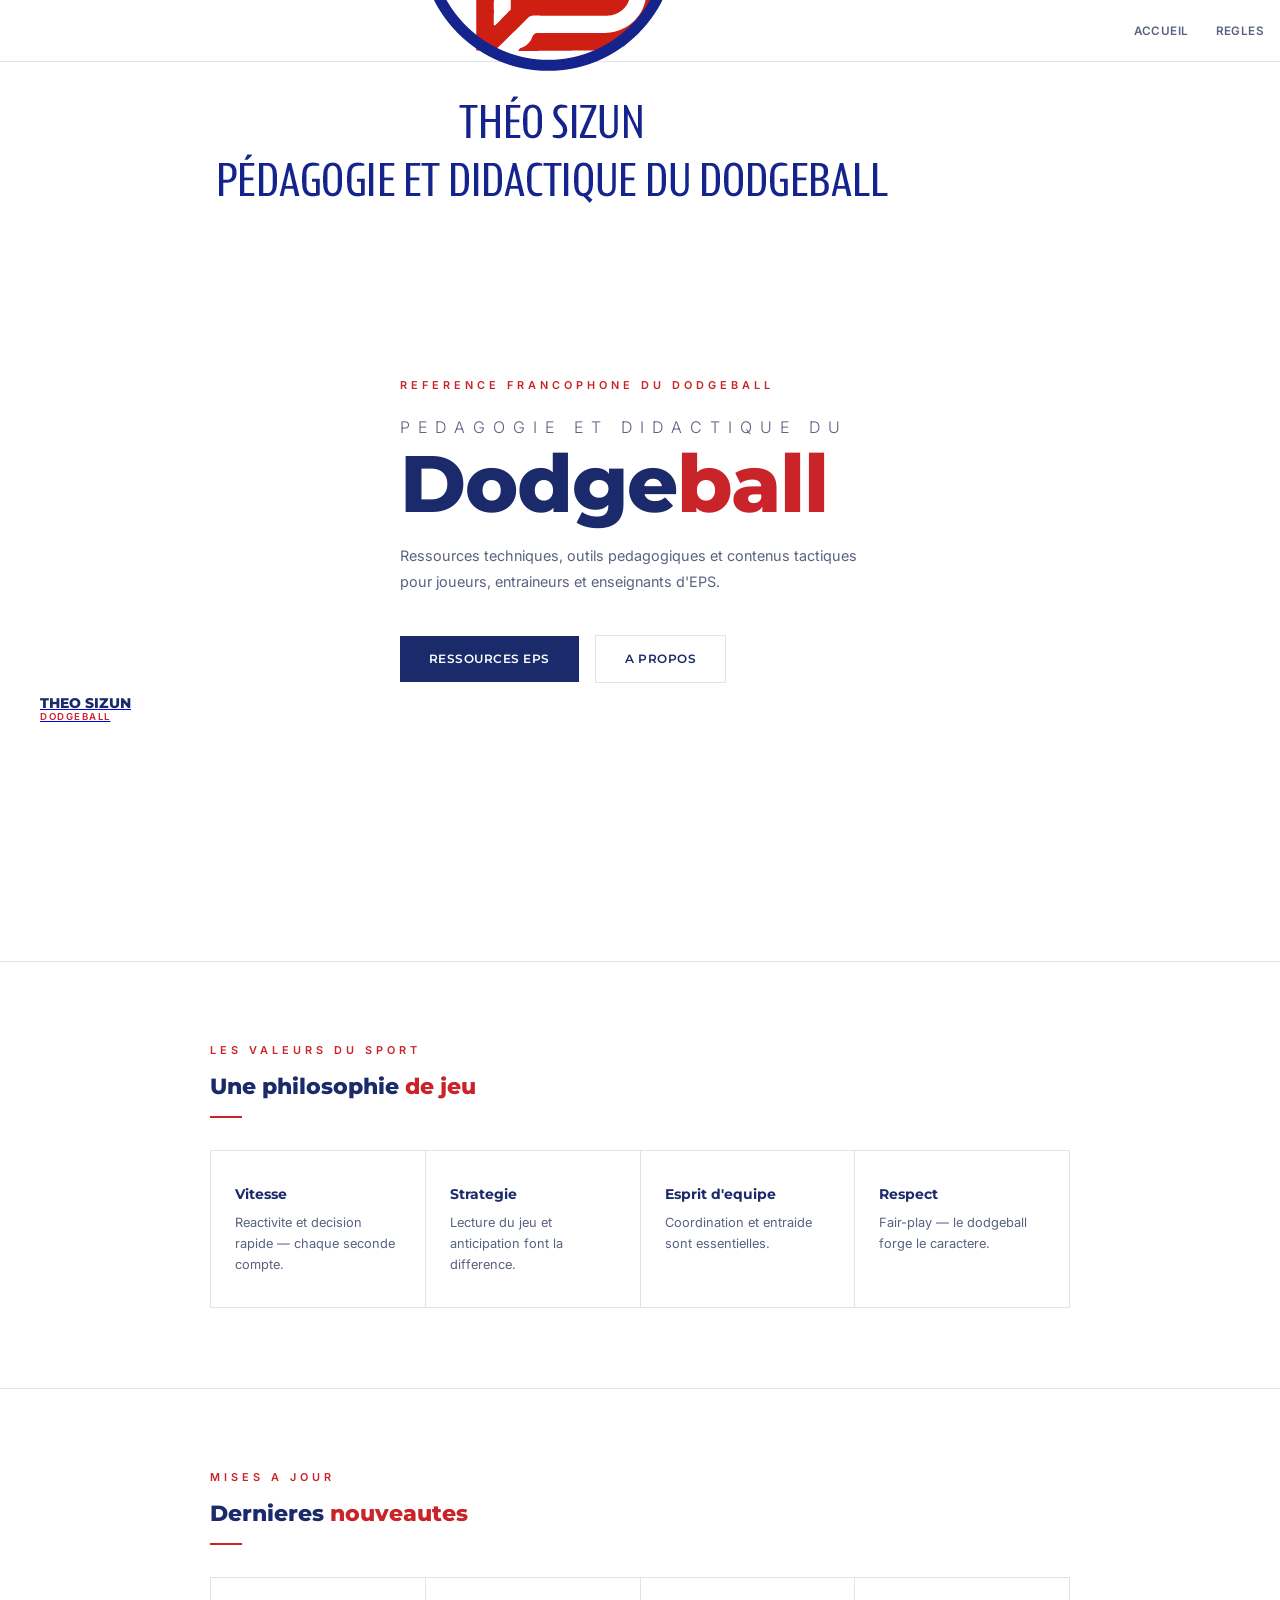
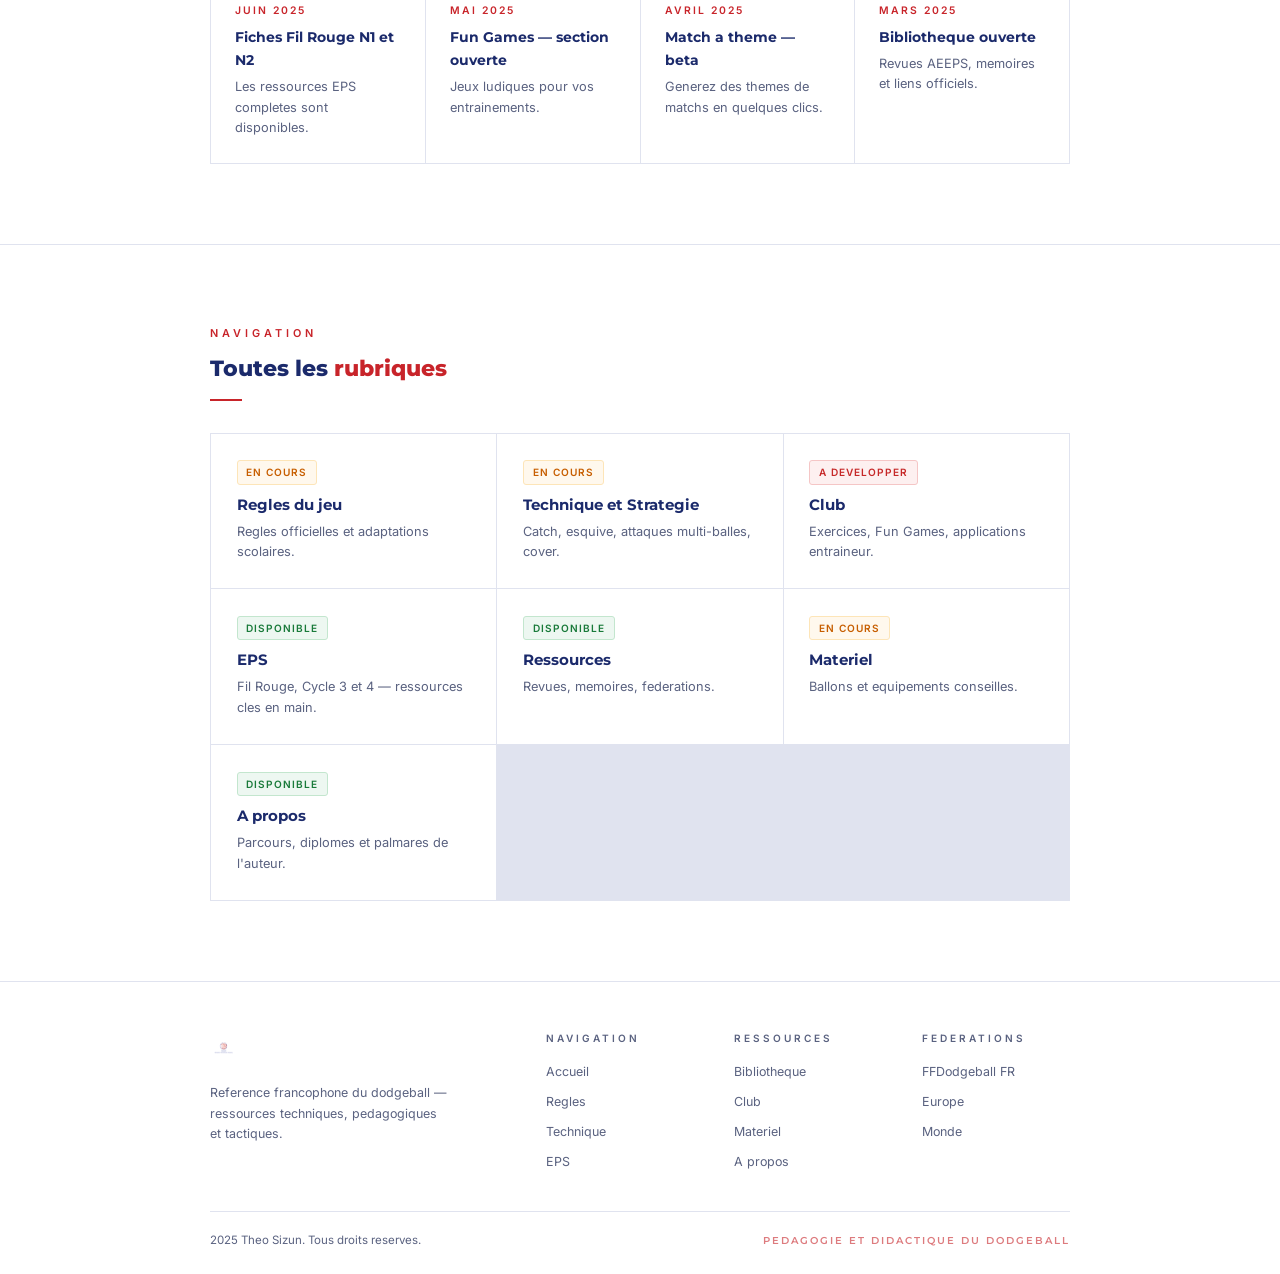
==== index.html @ fa44b474 "Add files via upload" ====
<!DOCTYPE html>
<html lang="fr">
<head>
  <title>Accueil — Theo Sizun</title>
  
<meta charset="UTF-8"/>
<meta name="viewport" content="width=device-width,initial-scale=1.0"/>
<link href="https://fonts.googleapis.com/css2?family=Montserrat:wght@400;500;600;700;800&family=Inter:wght@300;400;500;600&display=swap" rel="stylesheet"/>
<style>
*,*::before,*::after{box-sizing:border-box;margin:0;padding:0}
:root{
  --navy:#1B2A6B;
  --red:#C8242A;
  --white:#ffffff;
  --border:#e0e3ef;
  --text:#1a2040;
  --muted:#5a6280;
}
html{scroll-behavior:smooth}
body{font-family:'Inter',sans-serif;font-size:14px;background:#ffffff;color:var(--text);line-height:1.65}

/* NAV */
nav{
  position:fixed;top:0;left:0;right:0;z-index:100;
  background:#ffffff;border-bottom:1px solid var(--border);
  height:62px;padding:0 2.5rem;
  display:flex;align-items:center;justify-content:space-between;
}
.nav-logo{display:flex;align-items:center;gap:.7rem;text-decoration:none}
.nav-logo img{height:36px}
.nav-logo-text{line-height:1.2}
.nav-logo-name{font-family:'Montserrat',sans-serif;font-weight:800;font-size:.85rem;color:var(--navy)}
.nav-logo-sub{font-size:.6rem;font-weight:600;color:var(--red);letter-spacing:1.5px;text-transform:uppercase}
.nav-links{display:flex;align-items:center;list-style:none}
.nav-links>li{position:relative}
.nav-links>li>a{
  display:block;padding:0 .85rem;line-height:62px;
  color:var(--muted);font-size:.73rem;font-weight:600;
  text-decoration:none;text-transform:uppercase;letter-spacing:.4px;
  transition:color .15s;white-space:nowrap;
}
.nav-links>li>a:hover,.nav-links>li>a.active{color:var(--navy)}
.dropdown{
  display:none;position:absolute;top:62px;left:0;
  background:#ffffff;border:1px solid var(--border);
  border-top:2px solid var(--red);min-width:200px;
  padding:.3rem 0;box-shadow:0 6px 20px rgba(27,42,107,.08);
}
.nav-links>li:hover .dropdown{display:block}
.dropdown a{
  display:block;padding:.5rem 1.1rem;
  color:var(--muted);font-size:.73rem;font-weight:400;
  text-decoration:none;transition:all .15s;
}
.dropdown a:hover{color:var(--navy);padding-left:1.4rem}
.burger{display:none;flex-direction:column;gap:5px;cursor:pointer;padding:4px}
.burger span{display:block;width:22px;height:2px;background:var(--navy)}

/* LAYOUT */
.page-hero{
  background:#ffffff;
  padding:4.5rem 2.5rem 3rem;
  margin-top:62px;
  border-bottom:1px solid var(--border);
}
.page-hero-inner{max-width:860px;margin:0 auto}
.page-eyebrow{font-size:.68rem;font-weight:600;letter-spacing:4px;text-transform:uppercase;color:var(--red);margin-bottom:.7rem}
.page-title{font-family:'Montserrat',sans-serif;font-size:clamp(2rem,4vw,2.8rem);font-weight:800;color:var(--navy);line-height:1.1}
.page-title span{color:var(--red)}
.page-sub{color:var(--muted);font-size:.88rem;margin-top:.8rem;max-width:560px;line-height:1.75}

.page-wrap{max-width:860px;margin:0 auto;padding:5rem 2rem 5rem}

/* TYPOGRAPHY */
.content-section{margin-bottom:3.5rem}
.section-label{font-size:.68rem;font-weight:600;letter-spacing:4px;text-transform:uppercase;color:var(--red);margin-bottom:.5rem}
h2.section-h{font-family:'Montserrat',sans-serif;font-size:1.3rem;font-weight:800;color:var(--navy);margin-bottom:.5rem}
h3.sub-h{font-family:'Montserrat',sans-serif;font-size:.95rem;font-weight:700;color:var(--navy);margin-bottom:.5rem;margin-top:1.8rem}
.rule{width:32px;height:2px;background:var(--red);margin:.7rem 0 1.5rem}
p{color:var(--muted);margin-bottom:.9rem;font-size:.88rem;line-height:1.8}
p strong{color:var(--text);font-weight:600}
ul.content-list{list-style:none;margin-bottom:1.2rem}
ul.content-list li{font-size:.88rem;color:var(--muted);padding:.35rem 0;border-bottom:1px solid var(--border);display:flex;align-items:flex-start;gap:.6rem;line-height:1.6}
ul.content-list li::before{content:'';width:4px;height:4px;border-radius:50%;background:var(--red);flex-shrink:0;margin-top:.6rem}

/* CARDS */
.card-grid{display:grid;grid-template-columns:repeat(auto-fit,minmax(240px,1fr));gap:1px;border:1px solid var(--border);margin-bottom:2rem}
.card{background:#ffffff;padding:1.6rem;transition:background .15s}
.card:hover{background:#f9faff}
.card-label{font-size:.65rem;font-weight:600;letter-spacing:3px;text-transform:uppercase;color:var(--red);margin-bottom:.4rem}
.card-title{font-family:'Montserrat',sans-serif;font-size:.92rem;font-weight:700;color:var(--navy);margin-bottom:.4rem}
.card-body{font-size:.83rem;color:var(--muted);line-height:1.65}
.card-link{display:inline-flex;align-items:center;gap:.4rem;margin-top:1rem;font-size:.73rem;font-weight:600;color:var(--navy);text-decoration:none;text-transform:uppercase;letter-spacing:.3px}
.card-link:hover{color:var(--red)}
.card-link svg{transition:transform .15s}
.card-link:hover svg{transform:translateX(3px)}

/* TABLE */
.data-table{width:100%;border-collapse:collapse;font-size:.82rem;margin-bottom:1.5rem}
.data-table th{background:var(--navy);color:#ffffff;padding:.6rem .9rem;text-align:left;font-weight:600;font-size:.72rem;letter-spacing:.5px;text-transform:uppercase}
.data-table td{padding:.65rem .9rem;border-bottom:1px solid var(--border);color:var(--muted);vertical-align:top}
.data-table tr:last-child td{border-bottom:none}
.data-table td strong{color:var(--text);font-weight:600}

/* BADGE */
.badge{display:inline-block;font-size:.63rem;font-weight:600;letter-spacing:1px;text-transform:uppercase;padding:.18rem .55rem;border-radius:3px}
.badge-green{background:#edf7f1;color:#197a3a;border:1px solid #c3e6ce}
.badge-orange{background:#fff8ed;color:#c75e00;border:1px solid #fde5b8}
.badge-red{background:#fdf0f0;color:#c62828;border:1px solid #f5c6c6}
.badge-blue{background:#f0f3fb;color:var(--navy);border:1px solid #d0d6e8}

/* STATUS */
.status-row{display:flex;align-items:center;gap:.5rem;font-size:.73rem;color:var(--muted);margin-top:1rem}
.dot{width:6px;height:6px;border-radius:50%;flex-shrink:0}
.dot-green{background:#22c55e}.dot-orange{background:#f59e0b}.dot-red{background:var(--red)}

/* DOWNLOAD BOX */
.dl-box{
  background:#ffffff;border:1px solid var(--border);
  border-left:3px solid var(--navy);
  padding:1.2rem 1.5rem;
  display:flex;align-items:center;justify-content:space-between;
  gap:1rem;margin-bottom:1.5rem;flex-wrap:wrap;
}
.dl-box-label{font-size:.63rem;font-weight:600;letter-spacing:3px;text-transform:uppercase;color:var(--red);margin-bottom:.2rem}
.dl-box-name{font-family:'Montserrat',sans-serif;font-weight:700;font-size:.9rem;color:var(--navy)}
.btn-dl{
  background:var(--navy);color:#ffffff;
  border:none;padding:.55rem 1.2rem;
  font-family:'Montserrat',sans-serif;font-size:.72rem;font-weight:600;
  letter-spacing:.5px;text-transform:uppercase;
  text-decoration:none;display:inline-flex;align-items:center;gap:.4rem;
  cursor:pointer;transition:background .15s;white-space:nowrap;
}
.btn-dl:hover{background:var(--red)}

/* PDF */
.pdf-viewer{width:100%;height:700px;border:1px solid var(--border);margin-bottom:1.5rem}

/* PROFILE */
.profile-grid{display:grid;grid-template-columns:220px 1fr;gap:3rem;align-items:start}
.profile-photo{overflow:hidden;border:1px solid var(--border)}
.profile-photo img{width:100%;display:block}
.profile-photo-cap{background:var(--navy);padding:.8rem 1rem}
.profile-photo-name{font-family:'Montserrat',sans-serif;font-weight:800;font-size:.88rem;color:#ffffff}
.profile-photo-role{font-size:.65rem;color:rgba(255,255,255,.5);margin-top:.1rem}
.palmares-item{border:1px solid var(--border);border-left:3px solid var(--red);padding:.75rem 1rem;margin-bottom:.6rem}
.palmares-year{font-size:.63rem;font-weight:600;letter-spacing:2px;text-transform:uppercase;color:var(--red)}
.palmares-desc{font-size:.85rem;color:var(--text);margin-top:.15rem}

/* INDEX HERO */
#hero{
  min-height:100vh;
  background:#ffffff;
  display:flex;flex-direction:column;justify-content:center;
  padding:7rem 3rem 5rem;
  border-bottom:1px solid var(--border);
  margin-top:62px;
}
.hero-inner{max-width:860px;margin:0 auto}
.hero-eyebrow{display:inline-block;font-size:.68rem;font-weight:600;letter-spacing:4px;text-transform:uppercase;color:var(--red);margin-bottom:1.5rem}
h1.hero-title{font-family:'Montserrat',sans-serif;font-size:clamp(3rem,7vw,5rem);font-weight:800;color:var(--navy);line-height:1.0;letter-spacing:-1px;margin-bottom:1.2rem}
h1.hero-title .red{color:var(--red)}
h1.hero-title .thin{font-family:'Inter',sans-serif;font-weight:300;font-size:.2em;display:block;letter-spacing:8px;text-transform:uppercase;color:var(--muted);margin-bottom:.6em}
.hero-sub{color:var(--muted);font-size:.9rem;max-width:480px;line-height:1.8;margin-bottom:2.5rem}
.btn-hero{background:var(--navy);color:#ffffff;border:none;padding:.8rem 1.8rem;font-family:'Montserrat',sans-serif;font-weight:600;font-size:.78rem;letter-spacing:.5px;text-transform:uppercase;text-decoration:none;display:inline-block;transition:background .2s;margin-right:.8rem}
.btn-hero:hover{background:var(--red)}
.btn-hero-ghost{background:#ffffff;color:var(--navy);border:1px solid var(--border);padding:.8rem 1.8rem;font-family:'Montserrat',sans-serif;font-weight:600;font-size:.78rem;letter-spacing:.5px;text-transform:uppercase;text-decoration:none;display:inline-block;transition:all .2s}
.btn-hero-ghost:hover{border-color:var(--navy)}

/* INDEX SECTIONS */
.idx-section{padding:5rem 3rem;border-bottom:1px solid var(--border);background:#ffffff}
.idx-inner{max-width:860px;margin:0 auto}
.idx-title{font-family:'Montserrat',sans-serif;font-size:1.4rem;font-weight:800;color:var(--navy);margin:.3rem 0 .4rem}
.idx-title span{color:var(--red)}

/* VALUES grid */
.val-grid{display:grid;grid-template-columns:repeat(auto-fit,minmax(190px,1fr));gap:1px;background:var(--border);border:1px solid var(--border);margin-top:2rem}
.val-card{background:#ffffff;padding:2rem 1.5rem;transition:background .15s}
.val-card:hover{background:#f9faff}
.val-name{font-family:'Montserrat',sans-serif;font-size:.85rem;font-weight:700;color:var(--navy);margin-bottom:.4rem}
.val-desc{font-size:.8rem;color:var(--muted);line-height:1.65}

/* NEWS grid */
.news-grid{display:grid;grid-template-columns:repeat(auto-fit,minmax(200px,1fr));gap:1px;background:var(--border);border:1px solid var(--border);margin-top:2rem}
.news-card{background:#ffffff;padding:1.5rem;transition:background .15s}
.news-card:hover{background:#f9faff}
.news-date{font-size:.65rem;font-weight:600;letter-spacing:2px;text-transform:uppercase;color:var(--red);margin-bottom:.4rem}
.news-title{font-family:'Montserrat',sans-serif;font-weight:700;font-size:.88rem;color:var(--navy);margin-bottom:.3rem}
.news-body{font-size:.8rem;color:var(--muted);line-height:1.6}

/* RUBRIQUES grid */
.rub-grid{display:grid;grid-template-columns:repeat(auto-fit,minmax(220px,1fr));gap:1px;background:var(--border);border:1px solid var(--border);margin-top:2rem}
.rub-card{background:#ffffff;padding:1.6rem;text-decoration:none;color:var(--text);display:block;transition:background .15s}
.rub-card:hover{background:#f9faff}
.rub-title{font-family:'Montserrat',sans-serif;font-weight:700;font-size:.92rem;color:var(--navy);margin-bottom:.3rem}
.rub-desc{font-size:.8rem;color:var(--muted);line-height:1.6}

/* FOOTER */
footer{background:#ffffff;border-top:1px solid var(--border);padding:3rem 3rem 1.5rem}
.footer-inner{max-width:860px;margin:0 auto;display:grid;grid-template-columns:2fr 1fr 1fr 1fr;gap:2.5rem;margin-bottom:2rem}
.footer-logo img{height:36px;opacity:.6}
.footer-desc{color:var(--muted);font-size:.78rem;line-height:1.65;margin-top:.7rem;max-width:240px}
.footer-col-title{font-size:.63rem;font-weight:600;letter-spacing:3px;text-transform:uppercase;color:var(--muted);margin-bottom:.8rem}
.footer-links{list-style:none}
.footer-links li{margin-bottom:.4rem}
.footer-links a{color:var(--muted);text-decoration:none;font-size:.78rem;transition:color .15s}
.footer-links a:hover{color:var(--navy)}
.footer-bottom{max-width:860px;margin:0 auto;border-top:1px solid var(--border);padding-top:1.2rem;display:flex;justify-content:space-between;align-items:center}
.footer-copy{color:var(--muted);font-size:.72rem}
.footer-tag{font-family:'Montserrat',sans-serif;font-size:.65rem;font-weight:600;letter-spacing:2px;text-transform:uppercase;color:var(--red);opacity:.6}

@media(max-width:768px){
  .page-wrap,.page-hero,.idx-section,footer{padding-left:1.5rem;padding-right:1.5rem}
  #hero{padding:5rem 1.5rem 3rem}
  .footer-inner{grid-template-columns:1fr 1fr;gap:1.5rem}
  .footer-brand{grid-column:1/-1}
  .footer-bottom{flex-direction:column;gap:.4rem;text-align:center}
  .profile-grid{grid-template-columns:1fr;gap:2rem}
  .nav-links{display:none;flex-direction:column;position:fixed;top:62px;left:0;right:0;bottom:0;background:#ffffff;padding:1.5rem;overflow-y:auto}
  .nav-links.open{display:flex}
  .nav-links>li>a{line-height:1;padding:.85rem 0;border-bottom:1px solid var(--border)}
  .dropdown{position:static;border:none;box-shadow:none;display:none!important}
  .burger{display:flex}
}
</style>

</head>
<body>

<nav>
  <a href="index.html" class="active" class="nav-logo">
    <img src="[data-uri]" alt="Logo"/>
    <div class="nav-logo-text">
      <div class="nav-logo-name">THEO SIZUN</div>
      <div class="nav-logo-sub">Dodgeball</div>
    </div>
  </a>
  <ul class="nav-links" id="navLinks">
    <li><a href="index.html">Accueil</a></li>
    <li>
      <a href="regles.html">Regles</a>
      <div class="dropdown">
        <a href="regles.html">Regles officielles</a>
        <a href="regles.html#adaptations">Adaptations scolaires</a>
      </div>
    </li>
    <li>
      <a href="technique.html">Technique</a>
      <div class="dropdown">
        <a href="technique.html#catch">Catch / Esquive / Bloc</a>
        <a href="technique.html#attaques">Attaques multi-balles</a>
        <a href="technique.html#contre-attaque">Contre-attaque</a>
        <a href="technique.html#cover">Cover</a>
      </div>
    </li>
    <li>
      <a href="club.html">Club</a>
      <div class="dropdown">
        <a href="club.html#exercices">Recueil d'exercices</a>
        <a href="club.html#fungames">Fun Games</a>
        <a href="club.html#match-theme">Match a theme</a>
        <a href="club.html#analyse">Analyse du joueur</a>
      </div>
    </li>
    <li>
      <a href="eps.html">EPS</a>
      <div class="dropdown">
        <a href="eps.html#fil-rouge-n1">Fil Rouge Niveau 1</a>
        <a href="eps.html#fil-rouge-n2">Fil Rouge Niveau 2</a>
        <a href="eps.html#cycle3">Cycle 3</a>
        <a href="eps.html#cycle4">Cycle 4</a>
      </div>
    </li>
    <li><a href="ressources.html">Ressources</a></li>
    <li><a href="materiel.html">Materiel</a></li>
    <li><a href="apropos.html">A propos</a></li>
  </ul>
  <div class="burger" id="burger" onclick="document.getElementById('navLinks').classList.toggle('open')">
    <span></span><span></span><span></span>
  </div>
</nav>


<section id="hero">
  <div class="hero-inner">
    <div class="hero-eyebrow">Reference francophone du dodgeball</div>
    <h1 class="hero-title">
      <span class="thin">Pedagogie et Didactique du</span>
      Dodge<span class="red">ball</span>
    </h1>
    <p class="hero-sub">Ressources techniques, outils pedagogiques et contenus tactiques pour joueurs, entraineurs et enseignants d'EPS.</p>
    <div>
      <a href="eps.html" class="btn-hero">Ressources EPS</a>
      <a href="apropos.html" class="btn-hero-ghost">A propos</a>
    </div>
  </div>
</section>

<section class="idx-section">
  <div class="idx-inner">
    <div class="section-label">Les valeurs du sport</div>
    <div class="idx-title">Une philosophie <span>de jeu</span></div>
    <div class="rule"></div>
    <div class="val-grid">
      <div class="val-card"><div class="val-name">Vitesse</div><div class="val-desc">Reactivite et decision rapide — chaque seconde compte.</div></div>
      <div class="val-card"><div class="val-name">Strategie</div><div class="val-desc">Lecture du jeu et anticipation font la difference.</div></div>
      <div class="val-card"><div class="val-name">Esprit d'equipe</div><div class="val-desc">Coordination et entraide sont essentielles.</div></div>
      <div class="val-card"><div class="val-name">Respect</div><div class="val-desc">Fair-play — le dodgeball forge le caractere.</div></div>
    </div>
  </div>
</section>

<section class="idx-section">
  <div class="idx-inner">
    <div class="section-label">Mises a jour</div>
    <div class="idx-title">Dernieres <span>nouveautes</span></div>
    <div class="rule"></div>
    <div class="news-grid">
      <div class="news-card"><div class="news-date">Juin 2025</div><div class="news-title">Fiches Fil Rouge N1 et N2</div><div class="news-body">Les ressources EPS completes sont disponibles.</div></div>
      <div class="news-card"><div class="news-date">Mai 2025</div><div class="news-title">Fun Games — section ouverte</div><div class="news-body">Jeux ludiques pour vos entrainements.</div></div>
      <div class="news-card"><div class="news-date">Avril 2025</div><div class="news-title">Match a theme — beta</div><div class="news-body">Generez des themes de matchs en quelques clics.</div></div>
      <div class="news-card"><div class="news-date">Mars 2025</div><div class="news-title">Bibliotheque ouverte</div><div class="news-body">Revues AEEPS, memoires et liens officiels.</div></div>
    </div>
  </div>
</section>

<section class="idx-section" style="border-bottom:none">
  <div class="idx-inner">
    <div class="section-label">Navigation</div>
    <div class="idx-title">Toutes les <span>rubriques</span></div>
    <div class="rule"></div>
    <div class="rub-grid">
      <a href="regles.html" class="rub-card"><span class="badge badge-orange" style="margin-bottom:.5rem;display:inline-block">En cours</span><div class="rub-title">Regles du jeu</div><div class="rub-desc">Regles officielles et adaptations scolaires.</div></a>
      <a href="technique.html" class="rub-card"><span class="badge badge-orange" style="margin-bottom:.5rem;display:inline-block">En cours</span><div class="rub-title">Technique et Strategie</div><div class="rub-desc">Catch, esquive, attaques multi-balles, cover.</div></a>
      <a href="club.html" class="rub-card"><span class="badge badge-red" style="margin-bottom:.5rem;display:inline-block">A developper</span><div class="rub-title">Club</div><div class="rub-desc">Exercices, Fun Games, applications entraineur.</div></a>
      <a href="eps.html" class="rub-card"><span class="badge badge-green" style="margin-bottom:.5rem;display:inline-block">Disponible</span><div class="rub-title">EPS</div><div class="rub-desc">Fil Rouge, Cycle 3 et 4 — ressources cles en main.</div></a>
      <a href="ressources.html" class="rub-card"><span class="badge badge-green" style="margin-bottom:.5rem;display:inline-block">Disponible</span><div class="rub-title">Ressources</div><div class="rub-desc">Revues, memoires, federations.</div></a>
      <a href="materiel.html" class="rub-card"><span class="badge badge-orange" style="margin-bottom:.5rem;display:inline-block">En cours</span><div class="rub-title">Materiel</div><div class="rub-desc">Ballons et equipements conseilles.</div></a>
      <a href="apropos.html" class="rub-card"><span class="badge badge-green" style="margin-bottom:.5rem;display:inline-block">Disponible</span><div class="rub-title">A propos</div><div class="rub-desc">Parcours, diplomes et palmares de l'auteur.</div></a>
    </div>
  </div>
</section>


<footer>
  <div class="footer-inner">
    <div class="footer-brand">
      <div class="footer-logo"><img src="[data-uri]" alt="Logo"/></div>
      <p class="footer-desc">Reference francophone du dodgeball — ressources techniques, pedagogiques et tactiques.</p>
    </div>
    <div>
      <div class="footer-col-title">Navigation</div>
      <ul class="footer-links">
        <li><a href="index.html">Accueil</a></li>
        <li><a href="regles.html">Regles</a></li>
        <li><a href="technique.html">Technique</a></li>
        <li><a href="eps.html">EPS</a></li>
      </ul>
    </div>
    <div>
      <div class="footer-col-title">Ressources</div>
      <ul class="footer-links">
        <li><a href="ressources.html">Bibliotheque</a></li>
        <li><a href="club.html">Club</a></li>
        <li><a href="materiel.html">Materiel</a></li>
        <li><a href="apropos.html">A propos</a></li>
      </ul>
    </div>
    <div>
      <div class="footer-col-title">Federations</div>
      <ul class="footer-links">
        <li><a href="https://www.ffdodgeball.fr" target="_blank">FFDodgeball FR</a></li>
        <li><a href="https://www.dodgeballeurope.org" target="_blank">Europe</a></li>
        <li><a href="https://worlddodgeballfederation.com" target="_blank">Monde</a></li>
      </ul>
    </div>
  </div>
  <div class="footer-bottom">
    <div class="footer-copy">2025 Theo Sizun. Tous droits reserves.</div>
    <div class="footer-tag">Pedagogie et didactique du dodgeball</div>
  </div>
</footer>

</body>
</html>
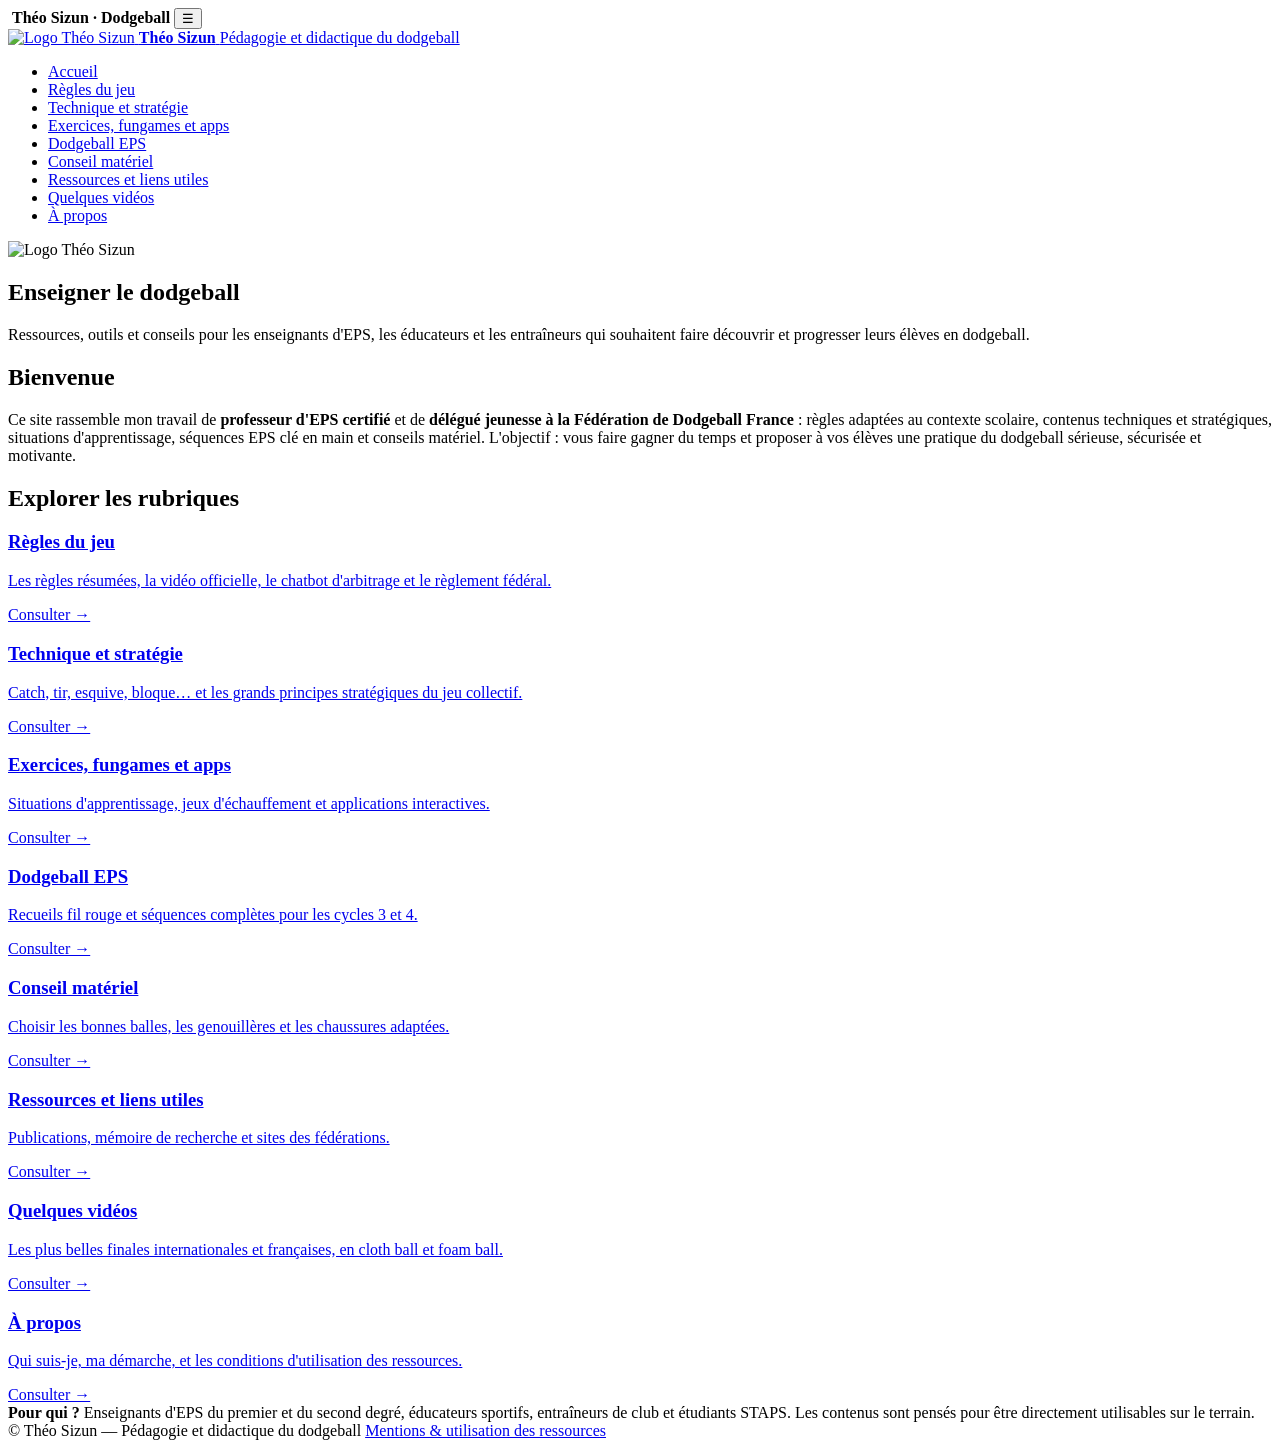
==== commit f2dcde03: "Add files via upload" ====
--- a/index.html
+++ b/index.html
@@ -1,386 +1,134 @@
 <!DOCTYPE html>
 <html lang="fr">
 <head>
-  <title>Accueil — Theo Sizun</title>
-  
-<meta charset="UTF-8"/>
-<meta name="viewport" content="width=device-width,initial-scale=1.0"/>
-<link href="https://fonts.googleapis.com/css2?family=Montserrat:wght@400;500;600;700;800&family=Inter:wght@300;400;500;600&display=swap" rel="stylesheet"/>
-<style>
-*,*::before,*::after{box-sizing:border-box;margin:0;padding:0}
-:root{
-  --navy:#1B2A6B;
-  --red:#C8242A;
-  --white:#ffffff;
-  --border:#e0e3ef;
-  --text:#1a2040;
-  --muted:#5a6280;
-}
-html{scroll-behavior:smooth}
-body{font-family:'Inter',sans-serif;font-size:14px;background:#ffffff;color:var(--text);line-height:1.65}
-
-/* NAV */
-nav{
-  position:fixed;top:0;left:0;right:0;z-index:100;
-  background:#ffffff;border-bottom:1px solid var(--border);
-  height:62px;padding:0 2.5rem;
-  display:flex;align-items:center;justify-content:space-between;
-}
-.nav-logo{display:flex;align-items:center;gap:.7rem;text-decoration:none}
-.nav-logo img{height:36px}
-.nav-logo-text{line-height:1.2}
-.nav-logo-name{font-family:'Montserrat',sans-serif;font-weight:800;font-size:.85rem;color:var(--navy)}
-.nav-logo-sub{font-size:.6rem;font-weight:600;color:var(--red);letter-spacing:1.5px;text-transform:uppercase}
-.nav-links{display:flex;align-items:center;list-style:none}
-.nav-links>li{position:relative}
-.nav-links>li>a{
-  display:block;padding:0 .85rem;line-height:62px;
-  color:var(--muted);font-size:.73rem;font-weight:600;
-  text-decoration:none;text-transform:uppercase;letter-spacing:.4px;
-  transition:color .15s;white-space:nowrap;
-}
-.nav-links>li>a:hover,.nav-links>li>a.active{color:var(--navy)}
-.dropdown{
-  display:none;position:absolute;top:62px;left:0;
-  background:#ffffff;border:1px solid var(--border);
-  border-top:2px solid var(--red);min-width:200px;
-  padding:.3rem 0;box-shadow:0 6px 20px rgba(27,42,107,.08);
-}
-.nav-links>li:hover .dropdown{display:block}
-.dropdown a{
-  display:block;padding:.5rem 1.1rem;
-  color:var(--muted);font-size:.73rem;font-weight:400;
-  text-decoration:none;transition:all .15s;
-}
-.dropdown a:hover{color:var(--navy);padding-left:1.4rem}
-.burger{display:none;flex-direction:column;gap:5px;cursor:pointer;padding:4px}
-.burger span{display:block;width:22px;height:2px;background:var(--navy)}
-
-/* LAYOUT */
-.page-hero{
-  background:#ffffff;
-  padding:4.5rem 2.5rem 3rem;
-  margin-top:62px;
-  border-bottom:1px solid var(--border);
-}
-.page-hero-inner{max-width:860px;margin:0 auto}
-.page-eyebrow{font-size:.68rem;font-weight:600;letter-spacing:4px;text-transform:uppercase;color:var(--red);margin-bottom:.7rem}
-.page-title{font-family:'Montserrat',sans-serif;font-size:clamp(2rem,4vw,2.8rem);font-weight:800;color:var(--navy);line-height:1.1}
-.page-title span{color:var(--red)}
-.page-sub{color:var(--muted);font-size:.88rem;margin-top:.8rem;max-width:560px;line-height:1.75}
-
-.page-wrap{max-width:860px;margin:0 auto;padding:5rem 2rem 5rem}
-
-/* TYPOGRAPHY */
-.content-section{margin-bottom:3.5rem}
-.section-label{font-size:.68rem;font-weight:600;letter-spacing:4px;text-transform:uppercase;color:var(--red);margin-bottom:.5rem}
-h2.section-h{font-family:'Montserrat',sans-serif;font-size:1.3rem;font-weight:800;color:var(--navy);margin-bottom:.5rem}
-h3.sub-h{font-family:'Montserrat',sans-serif;font-size:.95rem;font-weight:700;color:var(--navy);margin-bottom:.5rem;margin-top:1.8rem}
-.rule{width:32px;height:2px;background:var(--red);margin:.7rem 0 1.5rem}
-p{color:var(--muted);margin-bottom:.9rem;font-size:.88rem;line-height:1.8}
-p strong{color:var(--text);font-weight:600}
-ul.content-list{list-style:none;margin-bottom:1.2rem}
-ul.content-list li{font-size:.88rem;color:var(--muted);padding:.35rem 0;border-bottom:1px solid var(--border);display:flex;align-items:flex-start;gap:.6rem;line-height:1.6}
-ul.content-list li::before{content:'';width:4px;height:4px;border-radius:50%;background:var(--red);flex-shrink:0;margin-top:.6rem}
-
-/* CARDS */
-.card-grid{display:grid;grid-template-columns:repeat(auto-fit,minmax(240px,1fr));gap:1px;border:1px solid var(--border);margin-bottom:2rem}
-.card{background:#ffffff;padding:1.6rem;transition:background .15s}
-.card:hover{background:#f9faff}
-.card-label{font-size:.65rem;font-weight:600;letter-spacing:3px;text-transform:uppercase;color:var(--red);margin-bottom:.4rem}
-.card-title{font-family:'Montserrat',sans-serif;font-size:.92rem;font-weight:700;color:var(--navy);margin-bottom:.4rem}
-.card-body{font-size:.83rem;color:var(--muted);line-height:1.65}
-.card-link{display:inline-flex;align-items:center;gap:.4rem;margin-top:1rem;font-size:.73rem;font-weight:600;color:var(--navy);text-decoration:none;text-transform:uppercase;letter-spacing:.3px}
-.card-link:hover{color:var(--red)}
-.card-link svg{transition:transform .15s}
-.card-link:hover svg{transform:translateX(3px)}
-
-/* TABLE */
-.data-table{width:100%;border-collapse:collapse;font-size:.82rem;margin-bottom:1.5rem}
-.data-table th{background:var(--navy);color:#ffffff;padding:.6rem .9rem;text-align:left;font-weight:600;font-size:.72rem;letter-spacing:.5px;text-transform:uppercase}
-.data-table td{padding:.65rem .9rem;border-bottom:1px solid var(--border);color:var(--muted);vertical-align:top}
-.data-table tr:last-child td{border-bottom:none}
-.data-table td strong{color:var(--text);font-weight:600}
-
-/* BADGE */
-.badge{display:inline-block;font-size:.63rem;font-weight:600;letter-spacing:1px;text-transform:uppercase;padding:.18rem .55rem;border-radius:3px}
-.badge-green{background:#edf7f1;color:#197a3a;border:1px solid #c3e6ce}
-.badge-orange{background:#fff8ed;color:#c75e00;border:1px solid #fde5b8}
-.badge-red{background:#fdf0f0;color:#c62828;border:1px solid #f5c6c6}
-.badge-blue{background:#f0f3fb;color:var(--navy);border:1px solid #d0d6e8}
-
-/* STATUS */
-.status-row{display:flex;align-items:center;gap:.5rem;font-size:.73rem;color:var(--muted);margin-top:1rem}
-.dot{width:6px;height:6px;border-radius:50%;flex-shrink:0}
-.dot-green{background:#22c55e}.dot-orange{background:#f59e0b}.dot-red{background:var(--red)}
-
-/* DOWNLOAD BOX */
-.dl-box{
-  background:#ffffff;border:1px solid var(--border);
-  border-left:3px solid var(--navy);
-  padding:1.2rem 1.5rem;
-  display:flex;align-items:center;justify-content:space-between;
-  gap:1rem;margin-bottom:1.5rem;flex-wrap:wrap;
-}
-.dl-box-label{font-size:.63rem;font-weight:600;letter-spacing:3px;text-transform:uppercase;color:var(--red);margin-bottom:.2rem}
-.dl-box-name{font-family:'Montserrat',sans-serif;font-weight:700;font-size:.9rem;color:var(--navy)}
-.btn-dl{
-  background:var(--navy);color:#ffffff;
-  border:none;padding:.55rem 1.2rem;
-  font-family:'Montserrat',sans-serif;font-size:.72rem;font-weight:600;
-  letter-spacing:.5px;text-transform:uppercase;
-  text-decoration:none;display:inline-flex;align-items:center;gap:.4rem;
-  cursor:pointer;transition:background .15s;white-space:nowrap;
-}
-.btn-dl:hover{background:var(--red)}
-
-/* PDF */
-.pdf-viewer{width:100%;height:700px;border:1px solid var(--border);margin-bottom:1.5rem}
-
-/* PROFILE */
-.profile-grid{display:grid;grid-template-columns:220px 1fr;gap:3rem;align-items:start}
-.profile-photo{overflow:hidden;border:1px solid var(--border)}
-.profile-photo img{width:100%;display:block}
-.profile-photo-cap{background:var(--navy);padding:.8rem 1rem}
-.profile-photo-name{font-family:'Montserrat',sans-serif;font-weight:800;font-size:.88rem;color:#ffffff}
-.profile-photo-role{font-size:.65rem;color:rgba(255,255,255,.5);margin-top:.1rem}
-.palmares-item{border:1px solid var(--border);border-left:3px solid var(--red);padding:.75rem 1rem;margin-bottom:.6rem}
-.palmares-year{font-size:.63rem;font-weight:600;letter-spacing:2px;text-transform:uppercase;color:var(--red)}
-.palmares-desc{font-size:.85rem;color:var(--text);margin-top:.15rem}
-
-/* INDEX HERO */
-#hero{
-  min-height:100vh;
-  background:#ffffff;
-  display:flex;flex-direction:column;justify-content:center;
-  padding:7rem 3rem 5rem;
-  border-bottom:1px solid var(--border);
-  margin-top:62px;
-}
-.hero-inner{max-width:860px;margin:0 auto}
-.hero-eyebrow{display:inline-block;font-size:.68rem;font-weight:600;letter-spacing:4px;text-transform:uppercase;color:var(--red);margin-bottom:1.5rem}
-h1.hero-title{font-family:'Montserrat',sans-serif;font-size:clamp(3rem,7vw,5rem);font-weight:800;color:var(--navy);line-height:1.0;letter-spacing:-1px;margin-bottom:1.2rem}
-h1.hero-title .red{color:var(--red)}
-h1.hero-title .thin{font-family:'Inter',sans-serif;font-weight:300;font-size:.2em;display:block;letter-spacing:8px;text-transform:uppercase;color:var(--muted);margin-bottom:.6em}
-.hero-sub{color:var(--muted);font-size:.9rem;max-width:480px;line-height:1.8;margin-bottom:2.5rem}
-.btn-hero{background:var(--navy);color:#ffffff;border:none;padding:.8rem 1.8rem;font-family:'Montserrat',sans-serif;font-weight:600;font-size:.78rem;letter-spacing:.5px;text-transform:uppercase;text-decoration:none;display:inline-block;transition:background .2s;margin-right:.8rem}
-.btn-hero:hover{background:var(--red)}
-.btn-hero-ghost{background:#ffffff;color:var(--navy);border:1px solid var(--border);padding:.8rem 1.8rem;font-family:'Montserrat',sans-serif;font-weight:600;font-size:.78rem;letter-spacing:.5px;text-transform:uppercase;text-decoration:none;display:inline-block;transition:all .2s}
-.btn-hero-ghost:hover{border-color:var(--navy)}
-
-/* INDEX SECTIONS */
-.idx-section{padding:5rem 3rem;border-bottom:1px solid var(--border);background:#ffffff}
-.idx-inner{max-width:860px;margin:0 auto}
-.idx-title{font-family:'Montserrat',sans-serif;font-size:1.4rem;font-weight:800;color:var(--navy);margin:.3rem 0 .4rem}
-.idx-title span{color:var(--red)}
-
-/* VALUES grid */
-.val-grid{display:grid;grid-template-columns:repeat(auto-fit,minmax(190px,1fr));gap:1px;background:var(--border);border:1px solid var(--border);margin-top:2rem}
-.val-card{background:#ffffff;padding:2rem 1.5rem;transition:background .15s}
-.val-card:hover{background:#f9faff}
-.val-name{font-family:'Montserrat',sans-serif;font-size:.85rem;font-weight:700;color:var(--navy);margin-bottom:.4rem}
-.val-desc{font-size:.8rem;color:var(--muted);line-height:1.65}
-
-/* NEWS grid */
-.news-grid{display:grid;grid-template-columns:repeat(auto-fit,minmax(200px,1fr));gap:1px;background:var(--border);border:1px solid var(--border);margin-top:2rem}
-.news-card{background:#ffffff;padding:1.5rem;transition:background .15s}
-.news-card:hover{background:#f9faff}
-.news-date{font-size:.65rem;font-weight:600;letter-spacing:2px;text-transform:uppercase;color:var(--red);margin-bottom:.4rem}
-.news-title{font-family:'Montserrat',sans-serif;font-weight:700;font-size:.88rem;color:var(--navy);margin-bottom:.3rem}
-.news-body{font-size:.8rem;color:var(--muted);line-height:1.6}
-
-/* RUBRIQUES grid */
-.rub-grid{display:grid;grid-template-columns:repeat(auto-fit,minmax(220px,1fr));gap:1px;background:var(--border);border:1px solid var(--border);margin-top:2rem}
-.rub-card{background:#ffffff;padding:1.6rem;text-decoration:none;color:var(--text);display:block;transition:background .15s}
-.rub-card:hover{background:#f9faff}
-.rub-title{font-family:'Montserrat',sans-serif;font-weight:700;font-size:.92rem;color:var(--navy);margin-bottom:.3rem}
-.rub-desc{font-size:.8rem;color:var(--muted);line-height:1.6}
-
-/* FOOTER */
-footer{background:#ffffff;border-top:1px solid var(--border);padding:3rem 3rem 1.5rem}
-.footer-inner{max-width:860px;margin:0 auto;display:grid;grid-template-columns:2fr 1fr 1fr 1fr;gap:2.5rem;margin-bottom:2rem}
-.footer-logo img{height:36px;opacity:.6}
-.footer-desc{color:var(--muted);font-size:.78rem;line-height:1.65;margin-top:.7rem;max-width:240px}
-.footer-col-title{font-size:.63rem;font-weight:600;letter-spacing:3px;text-transform:uppercase;color:var(--muted);margin-bottom:.8rem}
-.footer-links{list-style:none}
-.footer-links li{margin-bottom:.4rem}
-.footer-links a{color:var(--muted);text-decoration:none;font-size:.78rem;transition:color .15s}
-.footer-links a:hover{color:var(--navy)}
-.footer-bottom{max-width:860px;margin:0 auto;border-top:1px solid var(--border);padding-top:1.2rem;display:flex;justify-content:space-between;align-items:center}
-.footer-copy{color:var(--muted);font-size:.72rem}
-.footer-tag{font-family:'Montserrat',sans-serif;font-size:.65rem;font-weight:600;letter-spacing:2px;text-transform:uppercase;color:var(--red);opacity:.6}
-
-@media(max-width:768px){
-  .page-wrap,.page-hero,.idx-section,footer{padding-left:1.5rem;padding-right:1.5rem}
-  #hero{padding:5rem 1.5rem 3rem}
-  .footer-inner{grid-template-columns:1fr 1fr;gap:1.5rem}
-  .footer-brand{grid-column:1/-1}
-  .footer-bottom{flex-direction:column;gap:.4rem;text-align:center}
-  .profile-grid{grid-template-columns:1fr;gap:2rem}
-  .nav-links{display:none;flex-direction:column;position:fixed;top:62px;left:0;right:0;bottom:0;background:#ffffff;padding:1.5rem;overflow-y:auto}
-  .nav-links.open{display:flex}
-  .nav-links>li>a{line-height:1;padding:.85rem 0;border-bottom:1px solid var(--border)}
-  .dropdown{position:static;border:none;box-shadow:none;display:none!important}
-  .burger{display:flex}
-}
-</style>
-
+  <meta charset="UTF-8">
+  <meta name="viewport" content="width=device-width, initial-scale=1.0">
+  <title>Accueil — Théo Sizun · Pédagogie et didactique du dodgeball</title>
+  <meta name="description" content="Ressources, outils et conseils pour enseigner le dodgeball : règles, technique, exercices, séquences EPS et matériel.">
+  <link rel="icon" type="image/png" href="images/logo-mark.png">
+  <!-- Polices : Barlow Condensed (titres) + Inter (texte) -->
+  <link rel="preconnect" href="https://fonts.googleapis.com">
+  <link rel="preconnect" href="https://fonts.gstatic.com" crossorigin>
+  <link href="https://fonts.googleapis.com/css2?family=Barlow+Condensed:wght@600;700&family=Inter:wght@400;600&display=swap" rel="stylesheet">
+  <link rel="stylesheet" href="css/style.css">
 </head>
 <body>
 
-<nav>
-  <a href="index.html" class="active" class="nav-logo">
-    <img src="[data-uri]" alt="Logo"/>
-    <div class="nav-logo-text">
-      <div class="nav-logo-name">THEO SIZUN</div>
-      <div class="nav-logo-sub">Dodgeball</div>
-    </div>
-  </a>
-  <ul class="nav-links" id="navLinks">
-    <li><a href="index.html">Accueil</a></li>
-    <li>
-      <a href="regles.html">Regles</a>
-      <div class="dropdown">
-        <a href="regles.html">Regles officielles</a>
-        <a href="regles.html#adaptations">Adaptations scolaires</a>
-      </div>
-    </li>
-    <li>
-      <a href="technique.html">Technique</a>
-      <div class="dropdown">
-        <a href="technique.html#catch">Catch / Esquive / Bloc</a>
-        <a href="technique.html#attaques">Attaques multi-balles</a>
-        <a href="technique.html#contre-attaque">Contre-attaque</a>
-        <a href="technique.html#cover">Cover</a>
-      </div>
-    </li>
-    <li>
-      <a href="club.html">Club</a>
-      <div class="dropdown">
-        <a href="club.html#exercices">Recueil d'exercices</a>
-        <a href="club.html#fungames">Fun Games</a>
-        <a href="club.html#match-theme">Match a theme</a>
-        <a href="club.html#analyse">Analyse du joueur</a>
-      </div>
-    </li>
-    <li>
-      <a href="eps.html">EPS</a>
-      <div class="dropdown">
-        <a href="eps.html#fil-rouge-n1">Fil Rouge Niveau 1</a>
-        <a href="eps.html#fil-rouge-n2">Fil Rouge Niveau 2</a>
-        <a href="eps.html#cycle3">Cycle 3</a>
-        <a href="eps.html#cycle4">Cycle 4</a>
-      </div>
-    </li>
-    <li><a href="ressources.html">Ressources</a></li>
-    <li><a href="materiel.html">Materiel</a></li>
-    <li><a href="apropos.html">A propos</a></li>
-  </ul>
-  <div class="burger" id="burger" onclick="document.getElementById('navLinks').classList.toggle('open')">
-    <span></span><span></span><span></span>
-  </div>
-</nav>
+  <!-- Barre supérieure visible uniquement sur mobile -->
+  <header class="barre-mobile">
+    <img src="images/logo-mark.png" alt="">
+    <strong>Théo Sizun · Dodgeball</strong>
+    <button class="bouton-menu" aria-expanded="false" aria-label="Ouvrir le menu de navigation">☰</button>
+  </header>
 
+  <!-- Voile sombre derrière le menu ouvert (mobile) -->
+  <div class="voile"></div>
 
-<section id="hero">
-  <div class="hero-inner">
-    <div class="hero-eyebrow">Reference francophone du dodgeball</div>
-    <h1 class="hero-title">
-      <span class="thin">Pedagogie et Didactique du</span>
-      Dodge<span class="red">ball</span>
-    </h1>
-    <p class="hero-sub">Ressources techniques, outils pedagogiques et contenus tactiques pour joueurs, entraineurs et enseignants d'EPS.</p>
-    <div>
-      <a href="eps.html" class="btn-hero">Ressources EPS</a>
-      <a href="apropos.html" class="btn-hero-ghost">A propos</a>
+  <div class="disposition">
+
+    <!-- ================= NAVIGATION LATÉRALE ================= -->
+    <aside class="sidebar">
+      <a class="sidebar-logo" href="index.html">
+        <img src="images/logo-mark.png" alt="Logo Théo Sizun">
+        <strong>Théo Sizun</strong>
+        <span>Pédagogie et didactique du dodgeball</span>
+      </a>
+      <nav class="nav-principale" aria-label="Navigation principale">
+        <ul>
+          <li><a href="index.html" class="actif">Accueil</a></li>
+          <li><a href="regles.html">Règles du jeu</a></li>
+          <li><a href="technique.html">Technique et stratégie</a></li>
+          <li><a href="exercices.html">Exercices, fungames et apps</a></li>
+          <li><a href="eps.html">Dodgeball EPS</a></li>
+          <li><a href="materiel.html">Conseil matériel</a></li>
+          <li><a href="ressources.html">Ressources et liens utiles</a></li>
+          <li><a href="videos.html">Quelques vidéos</a></li>
+          <li><a href="apropos.html">À propos</a></li>
+        </ul>
+      </nav>
+    </aside>
+
+    <!-- ================= CONTENU DE LA PAGE ================= -->
+    <div class="contenu">
+
+      <section class="hero hero-accueil">
+        <div class="hero-interieur">
+          <img class="logo-central" src="images/logo-mark.png" alt="Logo Théo Sizun">
+          <h1>Enseigner le dodgeball</h1>
+          <p class="sous-titre">Ressources, outils et conseils pour les enseignants d'EPS, les éducateurs
+          et les entraîneurs qui souhaitent faire découvrir et progresser leurs élèves en dodgeball.</p>
+        </div>
+      </section>
+
+      <main class="contenu-interieur">
+        <h2 class="titre-section">Bienvenue</h2>
+        <p>Ce site rassemble mon travail de <strong>professeur d'EPS certifié</strong> et de
+        <strong>délégué jeunesse à la Fédération de Dodgeball France</strong> : règles adaptées au
+        contexte scolaire, contenus techniques et stratégiques, situations d'apprentissage,
+        séquences EPS clé en main et conseils matériel. L'objectif : vous faire gagner du temps
+        et proposer à vos élèves une pratique du dodgeball sérieuse, sécurisée et motivante.</p>
+
+        <h2 class="titre-section">Explorer les rubriques</h2>
+        <div class="grille-cartes">
+          <a class="carte" href="regles.html">
+            <h3>Règles du jeu</h3>
+            <p>Les règles résumées, la vidéo officielle, le chatbot d'arbitrage et le règlement fédéral.</p>
+            <span class="fleche">Consulter →</span>
+          </a>
+          <a class="carte" href="technique.html">
+            <h3>Technique et stratégie</h3>
+            <p>Catch, tir, esquive, bloque… et les grands principes stratégiques du jeu collectif.</p>
+            <span class="fleche">Consulter →</span>
+          </a>
+          <a class="carte" href="exercices.html">
+            <h3>Exercices, fungames et apps</h3>
+            <p>Situations d'apprentissage, jeux d'échauffement et applications interactives.</p>
+            <span class="fleche">Consulter →</span>
+          </a>
+          <a class="carte" href="eps.html">
+            <h3>Dodgeball EPS</h3>
+            <p>Recueils fil rouge et séquences complètes pour les cycles 3 et 4.</p>
+            <span class="fleche">Consulter →</span>
+          </a>
+          <a class="carte" href="materiel.html">
+            <h3>Conseil matériel</h3>
+            <p>Choisir les bonnes balles, les genouillères et les chaussures adaptées.</p>
+            <span class="fleche">Consulter →</span>
+          </a>
+          <a class="carte" href="ressources.html">
+            <h3>Ressources et liens utiles</h3>
+            <p>Publications, mémoire de recherche et sites des fédérations.</p>
+            <span class="fleche">Consulter →</span>
+          </a>
+          <a class="carte" href="videos.html">
+            <h3>Quelques vidéos</h3>
+            <p>Les plus belles finales internationales et françaises, en cloth ball et foam ball.</p>
+            <span class="fleche">Consulter →</span>
+          </a>
+          <a class="carte" href="apropos.html">
+            <h3>À propos</h3>
+            <p>Qui suis-je, ma démarche, et les conditions d'utilisation des ressources.</p>
+            <span class="fleche">Consulter →</span>
+          </a>
+        </div>
+
+        <div class="encart bleu">
+          <strong>Pour qui ?</strong> Enseignants d'EPS du premier et du second degré, éducateurs
+          sportifs, entraîneurs de club et étudiants STAPS. Les contenus sont pensés pour être
+          directement utilisables sur le terrain.
+        </div>
+      </main>
+
+      <footer class="pied">
+        <div class="pied-interieur">
+          <span>© Théo Sizun — Pédagogie et didactique du dodgeball</span>
+          <span><a href="apropos.html">Mentions &amp; utilisation des ressources</a></span>
+        </div>
+      </footer>
+
     </div>
   </div>
-</section>
 
-<section class="idx-section">
-  <div class="idx-inner">
-    <div class="section-label">Les valeurs du sport</div>
-    <div class="idx-title">Une philosophie <span>de jeu</span></div>
-    <div class="rule"></div>
-    <div class="val-grid">
-      <div class="val-card"><div class="val-name">Vitesse</div><div class="val-desc">Reactivite et decision rapide — chaque seconde compte.</div></div>
-      <div class="val-card"><div class="val-name">Strategie</div><div class="val-desc">Lecture du jeu et anticipation font la difference.</div></div>
-      <div class="val-card"><div class="val-name">Esprit d'equipe</div><div class="val-desc">Coordination et entraide sont essentielles.</div></div>
-      <div class="val-card"><div class="val-name">Respect</div><div class="val-desc">Fair-play — le dodgeball forge le caractere.</div></div>
-    </div>
-  </div>
-</section>
-
-<section class="idx-section">
-  <div class="idx-inner">
-    <div class="section-label">Mises a jour</div>
-    <div class="idx-title">Dernieres <span>nouveautes</span></div>
-    <div class="rule"></div>
-    <div class="news-grid">
-      <div class="news-card"><div class="news-date">Juin 2025</div><div class="news-title">Fiches Fil Rouge N1 et N2</div><div class="news-body">Les ressources EPS completes sont disponibles.</div></div>
-      <div class="news-card"><div class="news-date">Mai 2025</div><div class="news-title">Fun Games — section ouverte</div><div class="news-body">Jeux ludiques pour vos entrainements.</div></div>
-      <div class="news-card"><div class="news-date">Avril 2025</div><div class="news-title">Match a theme — beta</div><div class="news-body">Generez des themes de matchs en quelques clics.</div></div>
-      <div class="news-card"><div class="news-date">Mars 2025</div><div class="news-title">Bibliotheque ouverte</div><div class="news-body">Revues AEEPS, memoires et liens officiels.</div></div>
-    </div>
-  </div>
-</section>
-
-<section class="idx-section" style="border-bottom:none">
-  <div class="idx-inner">
-    <div class="section-label">Navigation</div>
-    <div class="idx-title">Toutes les <span>rubriques</span></div>
-    <div class="rule"></div>
-    <div class="rub-grid">
-      <a href="regles.html" class="rub-card"><span class="badge badge-orange" style="margin-bottom:.5rem;display:inline-block">En cours</span><div class="rub-title">Regles du jeu</div><div class="rub-desc">Regles officielles et adaptations scolaires.</div></a>
-      <a href="technique.html" class="rub-card"><span class="badge badge-orange" style="margin-bottom:.5rem;display:inline-block">En cours</span><div class="rub-title">Technique et Strategie</div><div class="rub-desc">Catch, esquive, attaques multi-balles, cover.</div></a>
-      <a href="club.html" class="rub-card"><span class="badge badge-red" style="margin-bottom:.5rem;display:inline-block">A developper</span><div class="rub-title">Club</div><div class="rub-desc">Exercices, Fun Games, applications entraineur.</div></a>
-      <a href="eps.html" class="rub-card"><span class="badge badge-green" style="margin-bottom:.5rem;display:inline-block">Disponible</span><div class="rub-title">EPS</div><div class="rub-desc">Fil Rouge, Cycle 3 et 4 — ressources cles en main.</div></a>
-      <a href="ressources.html" class="rub-card"><span class="badge badge-green" style="margin-bottom:.5rem;display:inline-block">Disponible</span><div class="rub-title">Ressources</div><div class="rub-desc">Revues, memoires, federations.</div></a>
-      <a href="materiel.html" class="rub-card"><span class="badge badge-orange" style="margin-bottom:.5rem;display:inline-block">En cours</span><div class="rub-title">Materiel</div><div class="rub-desc">Ballons et equipements conseilles.</div></a>
-      <a href="apropos.html" class="rub-card"><span class="badge badge-green" style="margin-bottom:.5rem;display:inline-block">Disponible</span><div class="rub-title">A propos</div><div class="rub-desc">Parcours, diplomes et palmares de l'auteur.</div></a>
-    </div>
-  </div>
-</section>
-
-
-<footer>
-  <div class="footer-inner">
-    <div class="footer-brand">
-      <div class="footer-logo"><img src="[data-uri]" alt="Logo"/></div>
-      <p class="footer-desc">Reference francophone du dodgeball — ressources techniques, pedagogiques et tactiques.</p>
-    </div>
-    <div>
-      <div class="footer-col-title">Navigation</div>
-      <ul class="footer-links">
-        <li><a href="index.html">Accueil</a></li>
-        <li><a href="regles.html">Regles</a></li>
-        <li><a href="technique.html">Technique</a></li>
-        <li><a href="eps.html">EPS</a></li>
-      </ul>
-    </div>
-    <div>
-      <div class="footer-col-title">Ressources</div>
-      <ul class="footer-links">
-        <li><a href="ressources.html">Bibliotheque</a></li>
-        <li><a href="club.html">Club</a></li>
-        <li><a href="materiel.html">Materiel</a></li>
-        <li><a href="apropos.html">A propos</a></li>
-      </ul>
-    </div>
-    <div>
-      <div class="footer-col-title">Federations</div>
-      <ul class="footer-links">
-        <li><a href="https://www.ffdodgeball.fr" target="_blank">FFDodgeball FR</a></li>
-        <li><a href="https://www.dodgeballeurope.org" target="_blank">Europe</a></li>
-        <li><a href="https://worlddodgeballfederation.com" target="_blank">Monde</a></li>
-      </ul>
-    </div>
-  </div>
-  <div class="footer-bottom">
-    <div class="footer-copy">2025 Theo Sizun. Tous droits reserves.</div>
-    <div class="footer-tag">Pedagogie et didactique du dodgeball</div>
-  </div>
-</footer>
-
+  <script src="js/main.js"></script>
 </body>
-</html>+</html>
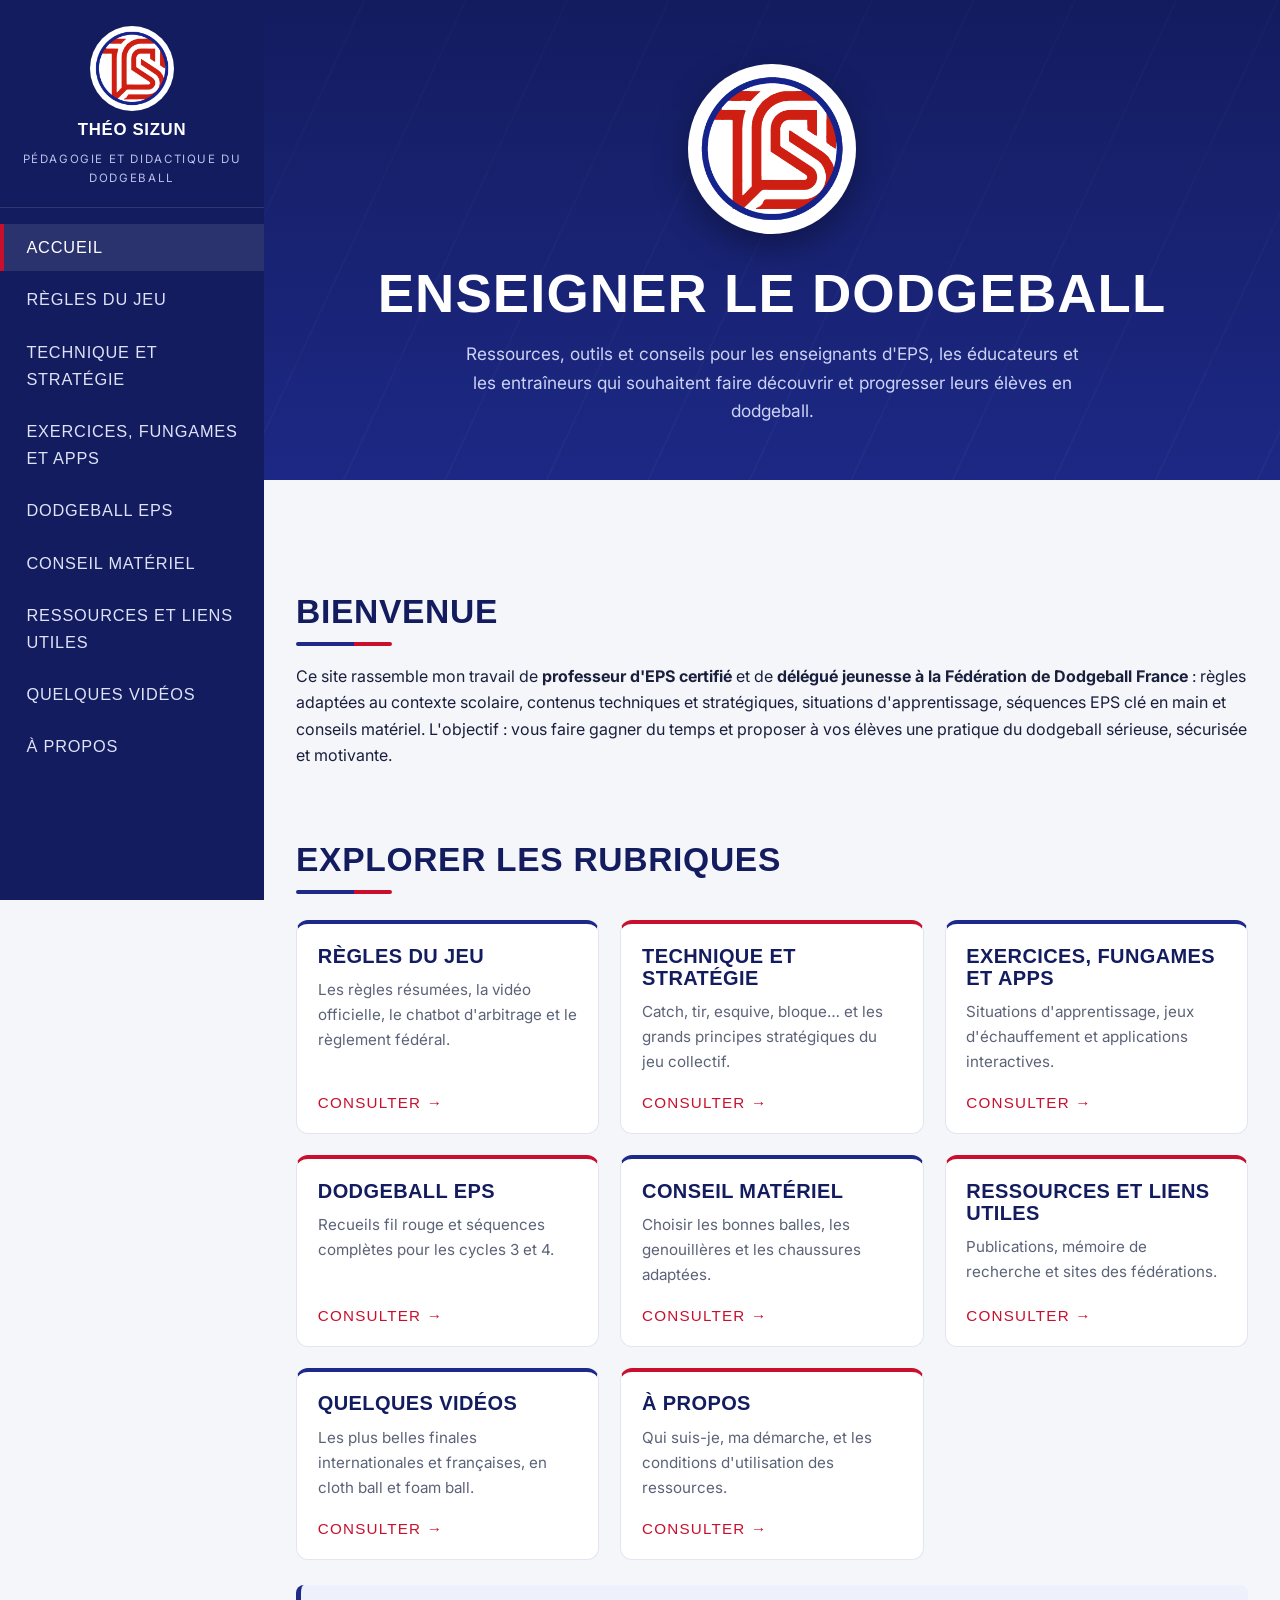
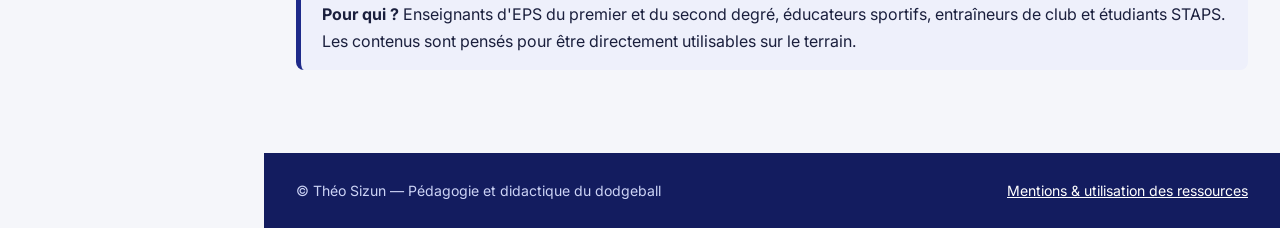
==== commit fe3e40d7: "Add files via upload" ====
--- a/index.html
+++ b/index.html
@@ -5,18 +5,18 @@
   <meta name="viewport" content="width=device-width, initial-scale=1.0">
   <title>Accueil — Théo Sizun · Pédagogie et didactique du dodgeball</title>
   <meta name="description" content="Ressources, outils et conseils pour enseigner le dodgeball : règles, technique, exercices, séquences EPS et matériel.">
-  <link rel="icon" type="image/png" href="images/logo-mark.png">
+  <link rel="icon" type="image/png" href="logo-mark.png">
   <!-- Polices : Barlow Condensed (titres) + Inter (texte) -->
   <link rel="preconnect" href="https://fonts.googleapis.com">
   <link rel="preconnect" href="https://fonts.gstatic.com" crossorigin>
   <link href="https://fonts.googleapis.com/css2?family=Barlow+Condensed:wght@600;700&family=Inter:wght@400;600&display=swap" rel="stylesheet">
-  <link rel="stylesheet" href="css/style.css">
+  <link rel="stylesheet" href="style.css">
 </head>
 <body>
 
   <!-- Barre supérieure visible uniquement sur mobile -->
   <header class="barre-mobile">
-    <img src="images/logo-mark.png" alt="">
+    <img src="logo-mark.png" alt="">
     <strong>Théo Sizun · Dodgeball</strong>
     <button class="bouton-menu" aria-expanded="false" aria-label="Ouvrir le menu de navigation">☰</button>
   </header>
@@ -29,7 +29,7 @@
     <!-- ================= NAVIGATION LATÉRALE ================= -->
     <aside class="sidebar">
       <a class="sidebar-logo" href="index.html">
-        <img src="images/logo-mark.png" alt="Logo Théo Sizun">
+        <img src="logo-mark.png" alt="Logo Théo Sizun">
         <strong>Théo Sizun</strong>
         <span>Pédagogie et didactique du dodgeball</span>
       </a>
@@ -53,7 +53,7 @@
 
       <section class="hero hero-accueil">
         <div class="hero-interieur">
-          <img class="logo-central" src="images/logo-mark.png" alt="Logo Théo Sizun">
+          <img class="logo-central" src="logo-mark.png" alt="Logo Théo Sizun">
           <h1>Enseigner le dodgeball</h1>
           <p class="sous-titre">Ressources, outils et conseils pour les enseignants d'EPS, les éducateurs
           et les entraîneurs qui souhaitent faire découvrir et progresser leurs élèves en dodgeball.</p>
@@ -129,6 +129,6 @@
     </div>
   </div>
 
-  <script src="js/main.js"></script>
+  <script src="main.js"></script>
 </body>
 </html>
--- a/style.css
+++ b/style.css
@@ -0,0 +1,503 @@
+/* ============================================================
+   THÉO SIZUN — PÉDAGOGIE ET DIDACTIQUE DU DODGEBALL
+   Feuille de style principale
+   ------------------------------------------------------------
+   Sommaire :
+   1. Variables (couleurs, typographie, espacements)
+   2. Base / reset
+   3. Structure générale (sidebar + contenu)
+   4. Navigation latérale
+   5. Barre mobile (hamburger)
+   6. Hero / en-têtes de page
+   7. Cartes et grilles
+   8. Composants (boutons, tableaux, badges, encarts)
+   9. Filtres (page Exercices)
+   10. Pied de page
+   11. Responsive
+   ============================================================ */
+
+/* ---------- 1. VARIABLES ---------- */
+:root {
+  /* Couleurs issues du logo */
+  --bleu: #1e2a8a;        /* bleu marine du logo */
+  --bleu-fonce: #131c5f;  /* variante sombre (survols, fonds) */
+  --rouge: #c8102e;       /* rouge du logo */
+  --rouge-fonce: #a30d26;
+
+  /* Neutres */
+  --blanc: #ffffff;
+  --fond: #f5f6fa;        /* fond général très légèrement bleuté */
+  --encre: #1a1f3d;       /* texte principal */
+  --gris: #5c6378;        /* texte secondaire */
+  --ligne: #e3e6f0;       /* bordures fines */
+
+  /* Typographie */
+  --police-titre: "Barlow Condensed", "Arial Narrow", sans-serif;
+  --police-texte: "Inter", "Helvetica Neue", Arial, sans-serif;
+
+  /* Dimensions */
+  --sidebar-largeur: 264px;
+  --contenu-max: 1080px;
+  --rayon: 12px;
+}
+
+/* ---------- 2. BASE ---------- */
+*, *::before, *::after { box-sizing: border-box; }
+
+html { scroll-behavior: smooth; }
+@media (prefers-reduced-motion: reduce) {
+  html { scroll-behavior: auto; }
+  *, *::before, *::after { transition: none !important; animation: none !important; }
+}
+
+body {
+  margin: 0;
+  font-family: var(--police-texte);
+  font-size: 16px;
+  line-height: 1.65;
+  color: var(--encre);
+  background: var(--fond);
+}
+
+img { max-width: 100%; height: auto; }
+
+a { color: var(--bleu); }
+a:hover { color: var(--rouge); }
+a:focus-visible,
+button:focus-visible {
+  outline: 3px solid var(--rouge);
+  outline-offset: 2px;
+  border-radius: 4px;
+}
+
+h1, h2, h3 {
+  font-family: var(--police-titre);
+  text-transform: uppercase;
+  letter-spacing: 0.02em;
+  line-height: 1.1;
+  color: var(--bleu-fonce);
+  margin: 0 0 0.5em;
+}
+h1 { font-size: clamp(2.2rem, 5vw, 3.4rem); font-weight: 700; }
+h2 { font-size: clamp(1.6rem, 3vw, 2.1rem); font-weight: 700; }
+h3 { font-size: 1.25rem; font-weight: 600; }
+
+p { margin: 0 0 1em; }
+ul { padding-left: 1.2em; }
+li { margin-bottom: 0.35em; }
+
+/* Titre de section avec la « ligne d'attaque » (signature du site) :
+   un soulignement bicolore bleu/rouge rappelant les lignes du terrain */
+.titre-section {
+  position: relative;
+  padding-bottom: 0.45em;
+  margin-top: 2.2em;
+}
+.titre-section::after {
+  content: "";
+  position: absolute;
+  left: 0; bottom: 0;
+  width: 96px; height: 4px;
+  background: linear-gradient(90deg, var(--bleu) 0 60%, var(--rouge) 60% 100%);
+  border-radius: 2px;
+}
+
+/* ---------- 3. STRUCTURE GÉNÉRALE ---------- */
+.disposition {
+  display: flex;
+  min-height: 100vh;
+}
+
+.contenu {
+  flex: 1;
+  margin-left: var(--sidebar-largeur); /* laisse la place à la sidebar fixe */
+  display: flex;
+  flex-direction: column;
+  min-width: 0;
+}
+
+.contenu-interieur {
+  width: 100%;
+  max-width: var(--contenu-max);
+  margin: 0 auto;
+  padding: 2.5rem 2rem 4rem;
+}
+
+/* ---------- 4. NAVIGATION LATÉRALE ---------- */
+.sidebar {
+  position: fixed;
+  top: 0; left: 0; bottom: 0;
+  width: var(--sidebar-largeur);
+  background: var(--bleu-fonce);
+  color: var(--blanc);
+  display: flex;
+  flex-direction: column;
+  z-index: 100;
+  overflow-y: auto;
+}
+
+.sidebar-logo {
+  display: flex;
+  flex-direction: column;
+  align-items: center;
+  gap: 0.6rem;
+  padding: 1.6rem 1rem 1.2rem;
+  text-decoration: none;
+  color: var(--blanc);
+  border-bottom: 1px solid rgba(255, 255, 255, 0.12);
+}
+.sidebar-logo:hover { color: var(--blanc); } /* le logo reste blanc au survol */
+.sidebar-logo img {
+  width: 84px;
+  background: var(--blanc);
+  border-radius: 50%;
+  padding: 4px;
+}
+.sidebar-logo strong {
+  font-family: var(--police-titre);
+  text-transform: uppercase;
+  font-size: 1.05rem;
+  letter-spacing: 0.04em;
+  text-align: center;
+  line-height: 1.2;
+}
+.sidebar-logo span {
+  font-size: 0.72rem;
+  text-transform: uppercase;
+  letter-spacing: 0.14em;
+  color: #b9c0e8;
+  text-align: center;
+}
+
+.nav-principale {
+  padding: 1rem 0 2rem;
+}
+.nav-principale ul {
+  list-style: none;
+  margin: 0;
+  padding: 0;
+}
+.nav-principale a {
+  display: block;
+  padding: 0.62rem 1.4rem;
+  color: #dfe3f7;
+  text-decoration: none;
+  font-family: var(--police-titre);
+  text-transform: uppercase;
+  font-size: 1.02rem;
+  letter-spacing: 0.05em;
+  border-left: 4px solid transparent;
+  transition: background 0.15s, border-color 0.15s, color 0.15s;
+}
+.nav-principale a:hover {
+  background: rgba(255, 255, 255, 0.08);
+  color: var(--blanc);
+}
+/* Page active : liseré rouge, comme une ligne d'attaque franchie */
+.nav-principale a.actif {
+  border-left-color: var(--rouge);
+  background: rgba(255, 255, 255, 0.1);
+  color: var(--blanc);
+}
+
+/* ---------- 5. BARRE MOBILE ---------- */
+.barre-mobile {
+  display: none; /* visible uniquement sur petits écrans (cf. media queries) */
+  position: sticky;
+  top: 0;
+  z-index: 90;
+  background: var(--bleu-fonce);
+  color: var(--blanc);
+  align-items: center;
+  gap: 0.8rem;
+  padding: 0.6rem 1rem;
+}
+.barre-mobile img { width: 40px; background: var(--blanc); border-radius: 50%; padding: 2px; }
+.barre-mobile strong {
+  font-family: var(--police-titre);
+  text-transform: uppercase;
+  font-size: 1rem;
+  letter-spacing: 0.05em;
+}
+.bouton-menu {
+  margin-left: auto;
+  background: none;
+  border: 2px solid rgba(255,255,255,0.5);
+  border-radius: 8px;
+  color: var(--blanc);
+  font-size: 1.3rem;
+  line-height: 1;
+  padding: 0.35rem 0.6rem;
+  cursor: pointer;
+}
+
+/* Voile sombre derrière la sidebar ouverte (mobile) */
+.voile {
+  display: none;
+  position: fixed;
+  inset: 0;
+  background: rgba(10, 14, 40, 0.55);
+  z-index: 95;
+}
+body.menu-ouvert .voile { display: block; }
+
+/* ---------- 6. HERO / EN-TÊTES DE PAGE ---------- */
+/* Fond « terrain » : fines lignes évoquant le traçage d'un terrain de dodgeball */
+.hero {
+  background:
+    linear-gradient(rgba(19, 28, 95, 0.92), rgba(30, 42, 138, 0.88)),
+    repeating-linear-gradient(115deg, transparent 0 90px, rgba(255,255,255,0.16) 90px 92px);
+  background-color: var(--bleu-fonce);
+  color: var(--blanc);
+  padding: 3.2rem 2rem;
+}
+.hero .hero-interieur {
+  max-width: var(--contenu-max);
+  margin: 0 auto;
+}
+.hero h1 { color: var(--blanc); margin-bottom: 0.3em; }
+.hero .sous-titre {
+  color: #ccd3f5;
+  font-size: 1.08rem;
+  max-width: 640px;
+  margin: 0;
+}
+.hero .fil-rouge {
+  display: inline-block;
+  font-family: var(--police-titre);
+  text-transform: uppercase;
+  letter-spacing: 0.22em;
+  font-size: 0.85rem;
+  color: var(--blanc);
+  background: var(--rouge);
+  padding: 0.25em 0.9em;
+  border-radius: 999px;
+  margin-bottom: 1.1rem;
+}
+
+/* Hero spécifique à la page d'accueil : logo mis en valeur */
+.hero-accueil { text-align: center; padding: 4rem 2rem 3.4rem; }
+.hero-accueil img.logo-central {
+  width: 168px;
+  background: var(--blanc);
+  border-radius: 50%;
+  padding: 10px;
+  box-shadow: 0 12px 34px rgba(0, 0, 0, 0.35);
+  margin-bottom: 1.4rem;
+}
+.hero-accueil .sous-titre { margin: 0 auto; }
+
+/* ---------- 7. CARTES ET GRILLES ---------- */
+.grille-cartes {
+  display: grid;
+  grid-template-columns: repeat(auto-fill, minmax(250px, 1fr));
+  gap: 1.3rem;
+  margin: 1.6rem 0;
+}
+
+.carte {
+  background: var(--blanc);
+  border: 1px solid var(--ligne);
+  border-top: 4px solid var(--bleu);
+  border-radius: var(--rayon);
+  padding: 1.3rem 1.3rem 1.1rem;
+  text-decoration: none;
+  color: var(--encre);
+  display: flex;
+  flex-direction: column;
+  gap: 0.4rem;
+  transition: transform 0.15s, box-shadow 0.15s;
+}
+.carte:nth-child(even) { border-top-color: var(--rouge); }
+.carte:hover {
+  transform: translateY(-3px);
+  box-shadow: 0 10px 24px rgba(19, 28, 95, 0.12);
+  color: var(--encre);
+}
+.carte h3 { margin-bottom: 0.2em; }
+.carte p { color: var(--gris); font-size: 0.95rem; margin: 0; }
+.carte .fleche {
+  margin-top: auto;
+  padding-top: 0.6rem;
+  font-family: var(--police-titre);
+  text-transform: uppercase;
+  letter-spacing: 0.08em;
+  font-size: 0.95rem;
+  color: var(--rouge);
+}
+
+/* Bloc de contenu blanc générique */
+.bloc {
+  background: var(--blanc);
+  border: 1px solid var(--ligne);
+  border-radius: var(--rayon);
+  padding: 1.6rem 1.8rem;
+  margin: 1.4rem 0;
+}
+.bloc h3:first-child, .bloc h2:first-child { margin-top: 0; }
+
+/* Deux colonnes souples */
+.colonnes-2 {
+  display: grid;
+  grid-template-columns: repeat(auto-fit, minmax(300px, 1fr));
+  gap: 1.3rem;
+}
+
+/* ---------- 8. COMPOSANTS ---------- */
+.bouton {
+  display: inline-block;
+  font-family: var(--police-titre);
+  text-transform: uppercase;
+  letter-spacing: 0.06em;
+  font-size: 1.02rem;
+  background: var(--rouge);
+  color: var(--blanc);
+  text-decoration: none;
+  border: none;
+  border-radius: 8px;
+  padding: 0.55rem 1.3rem;
+  cursor: pointer;
+  transition: background 0.15s;
+}
+.bouton:hover { background: var(--rouge-fonce); color: var(--blanc); }
+.bouton.secondaire { background: var(--bleu); }
+.bouton.secondaire:hover { background: var(--bleu-fonce); }
+
+/* Liste de liens externes présentés en « rangées » */
+.liste-liens { list-style: none; padding: 0; margin: 1rem 0; }
+.liste-liens li {
+  background: var(--blanc);
+  border: 1px solid var(--ligne);
+  border-left: 4px solid var(--bleu);
+  border-radius: 8px;
+  padding: 0.8rem 1.1rem;
+  margin-bottom: 0.7rem;
+}
+.liste-liens li:nth-child(even) { border-left-color: var(--rouge); }
+.liste-liens strong { display: block; font-family: var(--police-titre); text-transform: uppercase; letter-spacing: 0.04em; font-size: 1.05rem; }
+.liste-liens span { color: var(--gris); font-size: 0.92rem; }
+
+/* Badges (utilisés pour les filtres et étiquettes) */
+.badge {
+  display: inline-block;
+  font-size: 0.75rem;
+  text-transform: uppercase;
+  letter-spacing: 0.08em;
+  font-weight: 600;
+  padding: 0.15em 0.7em;
+  border-radius: 999px;
+  background: #e8ebfa;
+  color: var(--bleu);
+}
+.badge.rouge { background: #fbe4e8; color: var(--rouge); }
+
+/* Encart d'avertissement / à noter */
+.encart {
+  border-left: 5px solid var(--rouge);
+  background: #fdf1f3;
+  border-radius: 8px;
+  padding: 1rem 1.3rem;
+  margin: 1.2rem 0;
+}
+.encart.bleu { border-left-color: var(--bleu); background: #eef0fb; }
+
+/* Tableaux */
+.table-defilante { overflow-x: auto; }
+table {
+  width: 100%;
+  border-collapse: collapse;
+  background: var(--blanc);
+  font-size: 0.95rem;
+}
+th, td {
+  border: 1px solid var(--ligne);
+  padding: 0.6rem 0.8rem;
+  text-align: left;
+  vertical-align: top;
+}
+thead th {
+  background: var(--bleu-fonce);
+  color: var(--blanc);
+  font-family: var(--police-titre);
+  text-transform: uppercase;
+  letter-spacing: 0.05em;
+  font-weight: 600;
+}
+tbody tr:nth-child(even) { background: #f8f9fd; }
+
+/* Vidéo responsive (iframe YouTube) */
+.video {
+  position: relative;
+  padding-top: 56.25%;
+  border-radius: var(--rayon);
+  overflow: hidden;
+  background: var(--bleu-fonce);
+}
+.video iframe {
+  position: absolute; inset: 0;
+  width: 100%; height: 100%;
+  border: 0;
+}
+
+/* ---------- 9. FILTRES (page Exercices) ---------- */
+.filtres {
+  display: flex;
+  flex-wrap: wrap;
+  gap: 0.5rem;
+  margin: 1rem 0 1.4rem;
+}
+.filtre-bouton {
+  font-family: var(--police-titre);
+  text-transform: uppercase;
+  letter-spacing: 0.06em;
+  font-size: 0.95rem;
+  border: 2px solid var(--bleu);
+  color: var(--bleu);
+  background: var(--blanc);
+  border-radius: 999px;
+  padding: 0.3rem 1.1rem;
+  cursor: pointer;
+  transition: background 0.15s, color 0.15s;
+}
+.filtre-bouton:hover { background: #e8ebfa; }
+.filtre-bouton.actif {
+  background: var(--bleu);
+  color: var(--blanc);
+}
+.carte-jeu[hidden] { display: none; }
+
+/* ---------- 10. PIED DE PAGE ---------- */
+.pied {
+  margin-top: auto;
+  background: var(--bleu-fonce);
+  color: #ccd3f5;
+  font-size: 0.88rem;
+  padding: 1.6rem 2rem;
+}
+.pied .pied-interieur {
+  max-width: var(--contenu-max);
+  margin: 0 auto;
+  display: flex;
+  flex-wrap: wrap;
+  gap: 0.6rem 2rem;
+  justify-content: space-between;
+  align-items: center;
+}
+.pied a { color: var(--blanc); }
+
+/* ---------- 11. RESPONSIVE ---------- */
+@media (max-width: 900px) {
+  /* La sidebar devient un panneau coulissant */
+  .sidebar {
+    transform: translateX(-100%);
+    transition: transform 0.25s ease;
+    box-shadow: 0 0 40px rgba(0, 0, 0, 0.4);
+  }
+  body.menu-ouvert .sidebar { transform: translateX(0); }
+
+  .contenu { margin-left: 0; }
+  .barre-mobile { display: flex; }
+  .contenu-interieur { padding: 1.6rem 1.1rem 3rem; }
+  .hero { padding: 2.4rem 1.2rem; }
+  .bloc { padding: 1.2rem 1.1rem; }
+}
